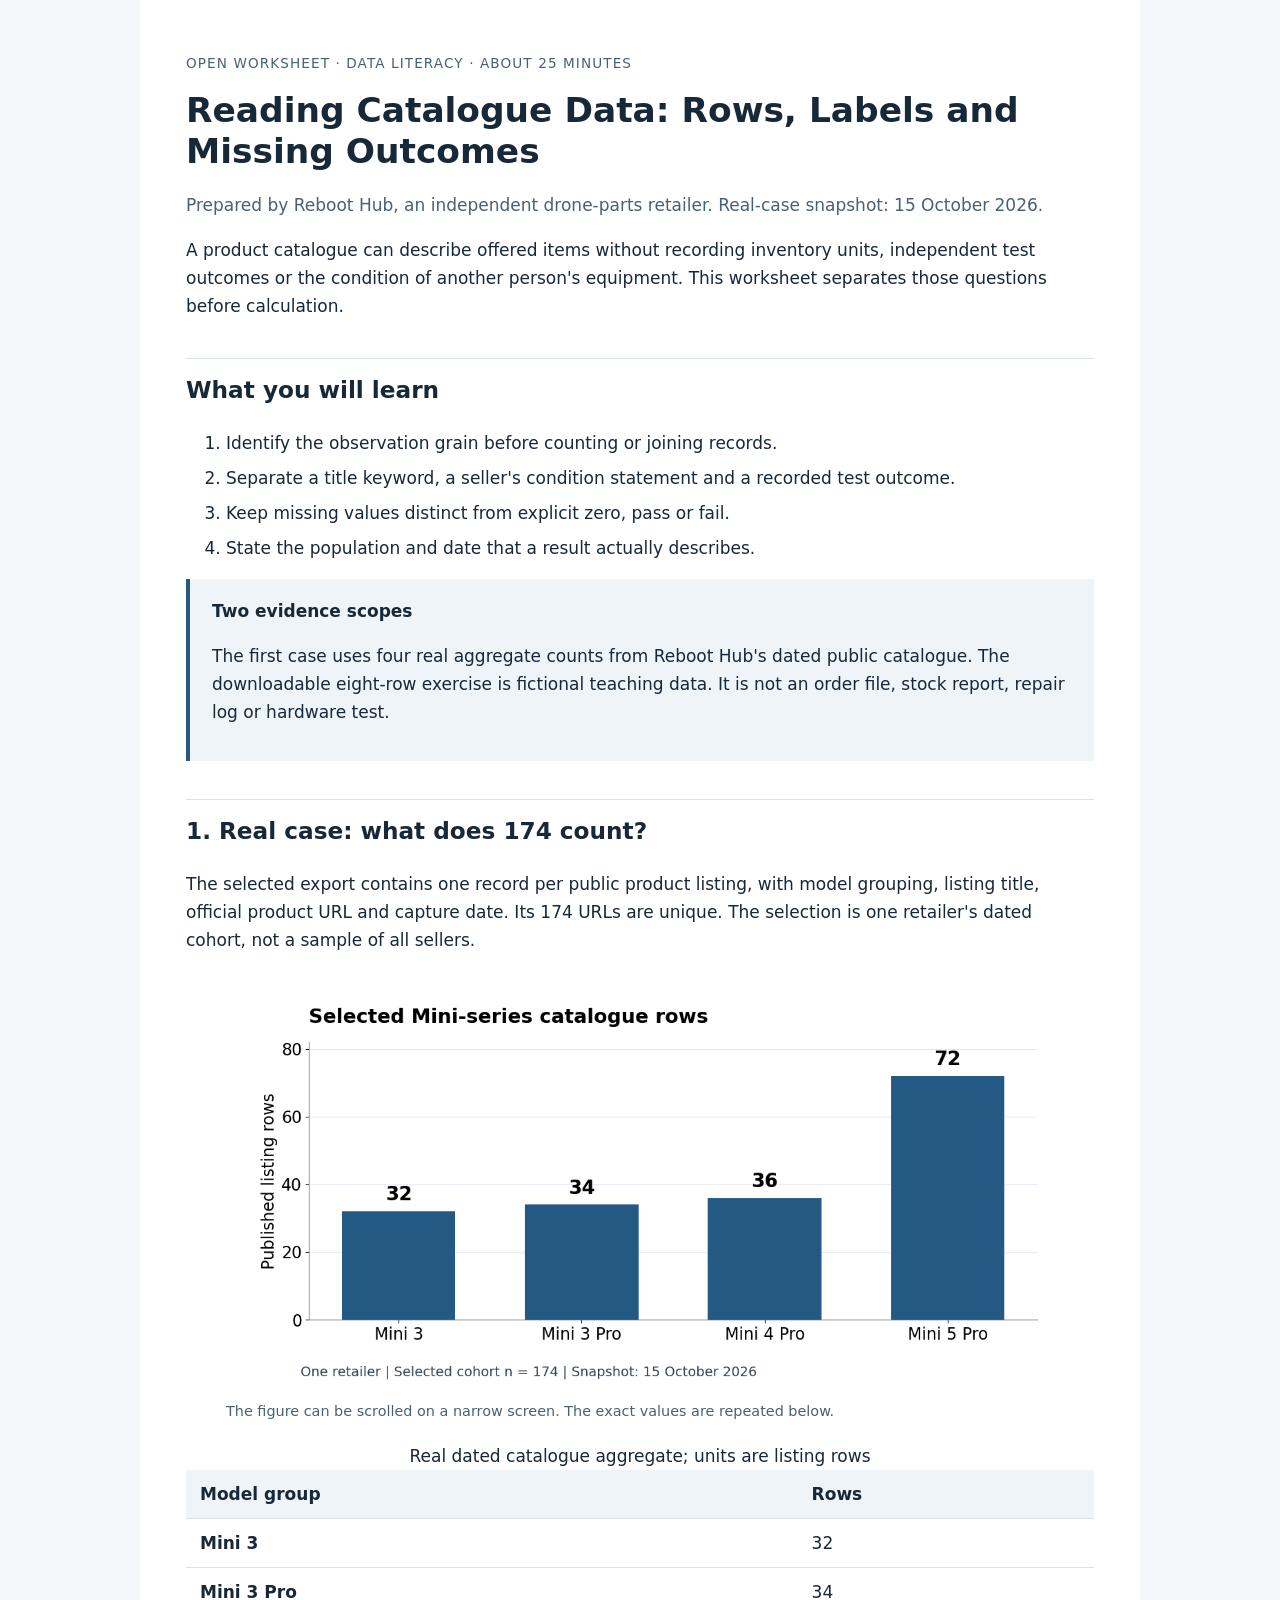
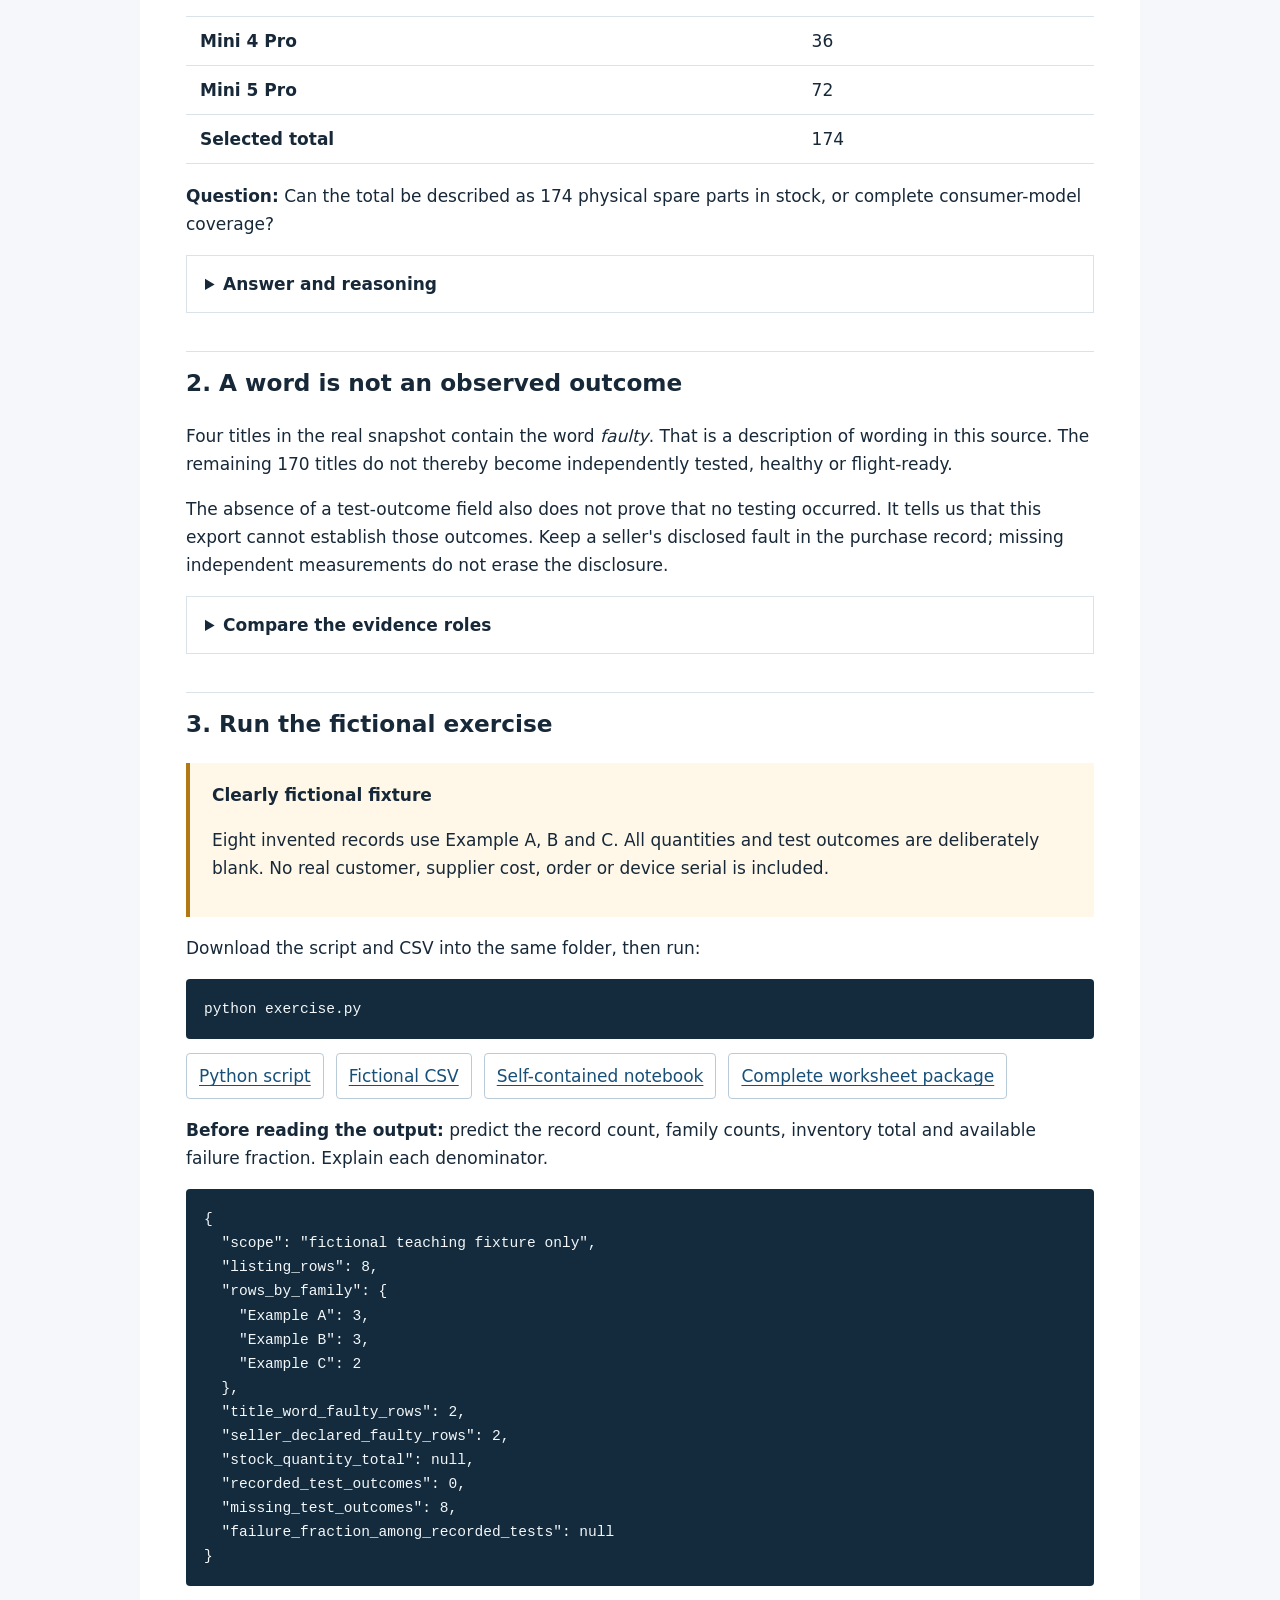
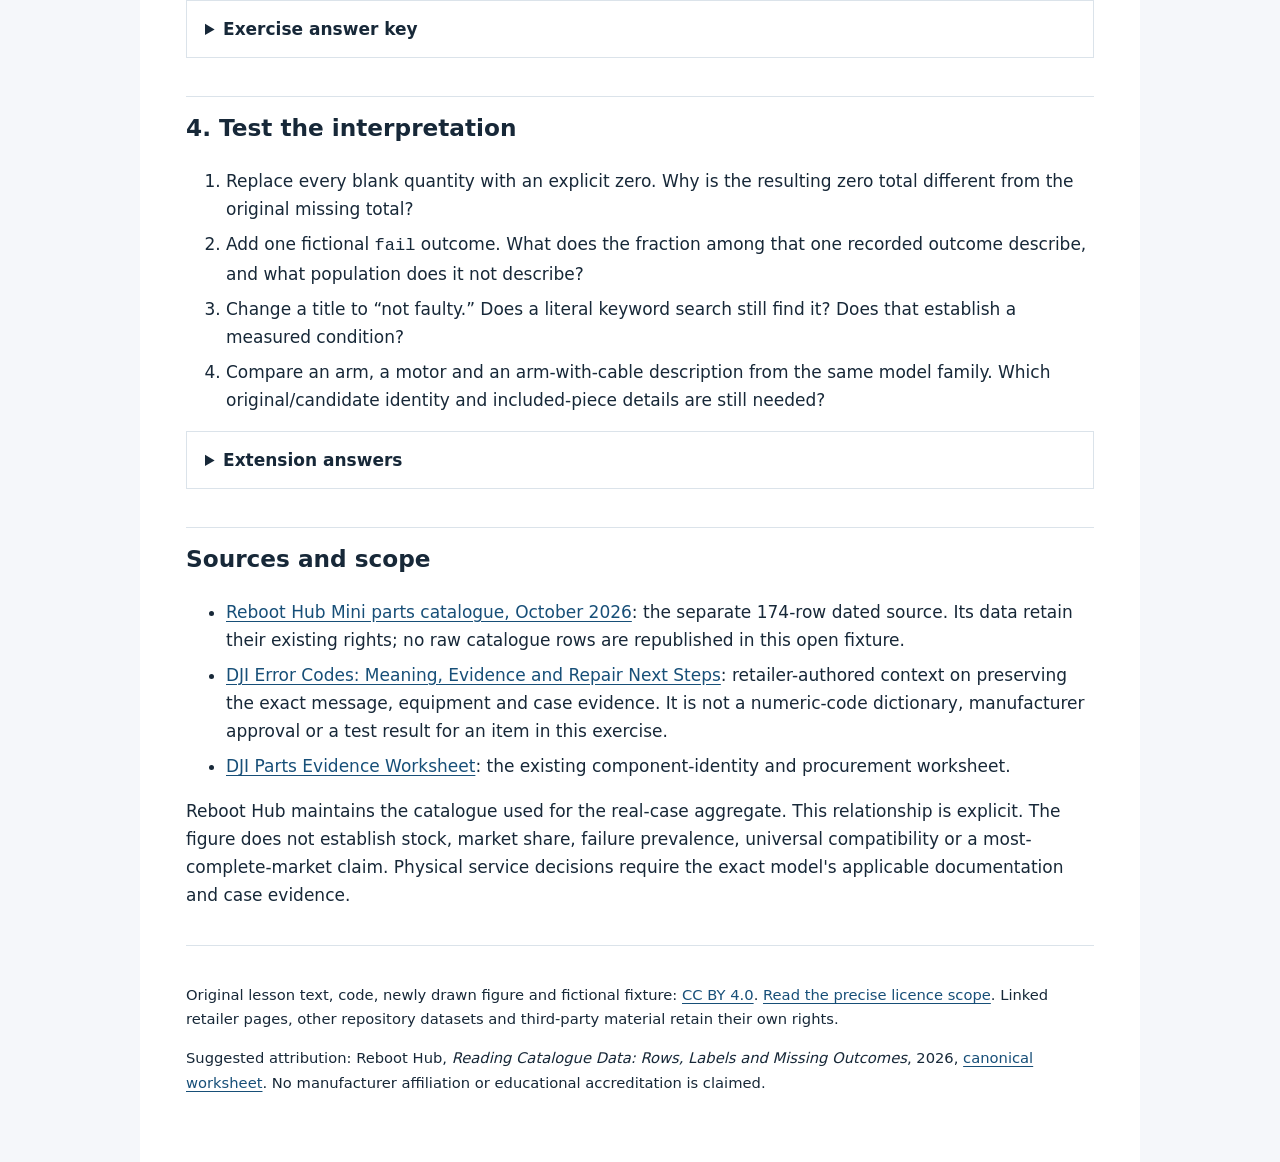
==== lessons/catalogue-evidence-lab-20261016/index.html @ 2e61ec11 "Add catalogue evidence worksheet content" ====
<!doctype html>
<html lang="en"><head><meta charset="utf-8"><meta name="viewport" content="width=device-width,initial-scale=1">
<title>Reading Catalogue Data: Rows, Labels and Missing Outcomes | Reboot Hub</title><meta name="description" content="A data-literacy worksheet with a dated catalogue aggregate, an openly licensed fictional exercise, answer key and runnable Python."><meta name="robots" content="index,follow">
<link rel="canonical" href="https://reboot-hub.github.io/dji-drone-parts-reference/lessons/catalogue-evidence-lab-20261016/"><link rel="stylesheet" href="lesson.css"><meta property="og:title" content="Reading Catalogue Data: Rows, Labels and Missing Outcomes"><meta property="og:description" content="A data-literacy worksheet with a dated catalogue aggregate, an openly licensed fictional exercise, answer key and runnable Python."><meta property="og:image" content="https://reboot-hub.github.io/dji-drone-parts-reference/lessons/catalogue-evidence-lab-20261016/catalogue-rows.png"><meta property="og:url" content="https://reboot-hub.github.io/dji-drone-parts-reference/lessons/catalogue-evidence-lab-20261016/">
<script type="application/ld+json">{"@context": "https://schema.org", "@type": "LearningResource", "@id": "https://reboot-hub.github.io/dji-drone-parts-reference/lessons/catalogue-evidence-lab-20261016/", "url": "https://reboot-hub.github.io/dji-drone-parts-reference/lessons/catalogue-evidence-lab-20261016/", "name": "Reading Catalogue Data: Rows, Labels and Missing Outcomes", "description": "A data-literacy worksheet with a dated catalogue aggregate, an openly licensed fictional exercise, answer key and runnable Python.", "license": "https://creativecommons.org/licenses/by/4.0/", "inLanguage": "en", "datePublished": "2026-10-15", "dateModified": "2026-10-15", "timeRequired": "PT25M", "creator": {"@type": "Organization", "name": "Reboot Hub", "url": "https://reboot-hub.com/"}, "isBasedOn": ["https://reboot-hub.com/blogs/support-learning/dji-drone-error-codes-technical-reference", "https://www.kaggle.com/datasets/reboothub/dji-mini-parts-catalogue-october-2026"]}</script></head>
<body><main class="page"><header><p class="eyebrow">Open worksheet · Data literacy · About 25 minutes</p><h1>Reading Catalogue Data: Rows, Labels and Missing Outcomes</h1><p class="meta">Prepared by Reboot Hub, an independent drone-parts retailer. Real-case snapshot: 15 October 2026.</p><p>A product catalogue can describe offered items without recording inventory units, independent test outcomes or the condition of another person's equipment. This worksheet separates those questions before calculation.</p></header>
<section aria-labelledby="objectives"><h2 id="objectives">What you will learn</h2><ol><li>Identify the observation grain before counting or joining records.</li><li>Separate a title keyword, a seller's condition statement and a recorded test outcome.</li><li>Keep missing values distinct from explicit zero, pass or fail.</li><li>State the population and date that a result actually describes.</li></ol><div class="panel"><strong>Two evidence scopes</strong><p>The first case uses four real aggregate counts from Reboot Hub's dated public catalogue. The downloadable eight-row exercise is fictional teaching data. It is not an order file, stock report, repair log or hardware test.</p></div></section>
<section aria-labelledby="real-case"><h2 id="real-case">1. Real case: what does 174 count?</h2><p>The selected export contains one record per public product listing, with model grouping, listing title, official product URL and capture date. Its 174 URLs are unique. The selection is one retailer's dated cohort, not a sample of all sellers.</p><figure><div class="chart"><img src="catalogue-rows.png" width="1200" height="600" alt="Selected public listing rows on 15 October 2026: Mini 3 32, Mini 3 Pro 34, Mini 4 Pro 36 and Mini 5 Pro 72; total 174"></div><figcaption>The figure can be scrolled on a narrow screen. The exact values are repeated below.</figcaption></figure><table><caption>Real dated catalogue aggregate; units are listing rows</caption><thead><tr><th scope="col">Model group</th><th scope="col">Rows</th></tr></thead><tbody><tr><th scope="row">Mini 3</th><td>32</td></tr><tr><th scope="row">Mini 3 Pro</th><td>34</td></tr><tr><th scope="row">Mini 4 Pro</th><td>36</td></tr><tr><th scope="row">Mini 5 Pro</th><td>72</td></tr><tr><th scope="row">Selected total</th><td>174</td></tr></tbody></table><p><strong>Question:</strong> Can the total be described as 174 physical spare parts in stock, or complete consumer-model coverage?</p><details><summary>Answer and reasoning</summary><p>No. A listing is a record about an offered item. The export has no inventory-quantity field, and a selected cohort has no established whole-market or complete-model denominator. State “174 selected public listing records, snapshot 15 October 2026.”</p></details></section>
<section aria-labelledby="labels"><h2 id="labels">2. A word is not an observed outcome</h2><p>Four titles in the real snapshot contain the word <em>faulty</em>. That is a description of wording in this source. The remaining 170 titles do not thereby become independently tested, healthy or flight-ready.</p><p>The absence of a test-outcome field also does not prove that no testing occurred. It tells us that this export cannot establish those outcomes. Keep a seller's disclosed fault in the purchase record; missing independent measurements do not erase the disclosure.</p><details><summary>Compare the evidence roles</summary><ul><li><strong>Title keyword:</strong> a reproducible text-search result. Negation and context can change its meaning.</li><li><strong>Declared condition:</strong> what the seller states about that item, with its scope and limitations.</li><li><strong>Recorded test outcome:</strong> a separate observation with configuration, method, date and result.</li></ul><p>A condition-word count divided by catalogue rows is not a hardware failure-rate estimate.</p></details></section>
<section aria-labelledby="exercise"><h2 id="exercise">3. Run the fictional exercise</h2><div class="panel synthetic"><strong>Clearly fictional fixture</strong><p>Eight invented records use Example A, B and C. All quantities and test outcomes are deliberately blank. No real customer, supplier cost, order or device serial is included.</p></div><p>Download the script and CSV into the same folder, then run:</p><pre><code>python exercise.py</code></pre><div class="links"><a href="exercise.py" download>Python script</a><a href="synthetic-listings.csv" download>Fictional CSV</a><a href="catalogue-evidence-lab.ipynb" download>Self-contained notebook</a><a href="worksheet-package.zip" download>Complete worksheet package</a></div><p><strong>Before reading the output:</strong> predict the record count, family counts, inventory total and available failure fraction. Explain each denominator.</p><pre><code>{
  &quot;scope&quot;: &quot;fictional teaching fixture only&quot;,
  &quot;listing_rows&quot;: 8,
  &quot;rows_by_family&quot;: {
    &quot;Example A&quot;: 3,
    &quot;Example B&quot;: 3,
    &quot;Example C&quot;: 2
  },
  &quot;title_word_faulty_rows&quot;: 2,
  &quot;seller_declared_faulty_rows&quot;: 2,
  &quot;stock_quantity_total&quot;: null,
  &quot;recorded_test_outcomes&quot;: 0,
  &quot;missing_test_outcomes&quot;: 8,
  &quot;failure_fraction_among_recorded_tests&quot;: null
}</code></pre><details><summary>Exercise answer key</summary><p>There are eight fictional records: three Example A, three Example B and two Example C. Two titles contain <em>faulty</em>, and two conditions are declared faulty. Inventory units are unavailable because quantities are missing. There are zero test outcomes recorded in this file and eight missing outcomes, so the fraction among recorded tests is unavailable, represented by <code>null</code>.</p><p>“No outcomes recorded here” differs from “no tests ever happened.” The script refuses duplicate record IDs rather than silently counting them as additional items.</p></details></section>
<section aria-labelledby="extensions"><h2 id="extensions">4. Test the interpretation</h2><ol><li>Replace every blank quantity with an explicit zero. Why is the resulting zero total different from the original missing total?</li><li>Add one fictional <code>fail</code> outcome. What does the fraction among that one recorded outcome describe, and what population does it not describe?</li><li>Change a title to “not faulty.” Does a literal keyword search still find it? Does that establish a measured condition?</li><li>Compare an arm, a motor and an arm-with-cable description from the same model family. Which original/candidate identity and included-piece details are still needed?</li></ol><details><summary>Extension answers</summary><p>Explicit zeros are recorded values; blanks are unavailable values. One fictional failure produces a fraction of 1 among one recorded outcome, not a fleet estimate. The text “not faulty” still contains the keyword, illustrating why a lexical flag is not a diagnosis. A family name does not resolve component boundary, position, revision, supplied pieces or fit; preserve those uncertainties.</p></details></section>
<section aria-labelledby="sources"><h2 id="sources">Sources and scope</h2><ul><li><a href="https://www.kaggle.com/datasets/reboothub/dji-mini-parts-catalogue-october-2026">Reboot Hub Mini parts catalogue, October 2026</a>: the separate 174-row dated source. Its data retain their existing rights; no raw catalogue rows are republished in this open fixture.</li><li><a href="https://reboot-hub.com/blogs/support-learning/dji-drone-error-codes-technical-reference">DJI Error Codes: Meaning, Evidence and Repair Next Steps</a>: retailer-authored context on preserving the exact message, equipment and case evidence. It is not a numeric-code dictionary, manufacturer approval or a test result for an item in this exercise.</li><li><a href="../../">DJI Parts Evidence Worksheet</a>: the existing component-identity and procurement worksheet.</li></ul><p>Reboot Hub maintains the catalogue used for the real-case aggregate. This relationship is explicit. The figure does not establish stock, market share, failure prevalence, universal compatibility or a most-complete-market claim. Physical service decisions require the exact model's applicable documentation and case evidence.</p></section>
<footer><p>Original lesson text, code, newly drawn figure and fictional fixture: <a href="https://creativecommons.org/licenses/by/4.0/">CC BY 4.0</a>. <a href="LICENSE.md">Read the precise licence scope</a>. Linked retailer pages, other repository datasets and third-party material retain their own rights.</p><p>Suggested attribution: Reboot Hub, <em>Reading Catalogue Data: Rows, Labels and Missing Outcomes</em>, 2026, <a href="https://reboot-hub.github.io/dji-drone-parts-reference/lessons/catalogue-evidence-lab-20261016/">canonical worksheet</a>. No manufacturer affiliation or educational accreditation is claimed.</p></footer></main></body></html>
---- lessons/catalogue-evidence-lab-20261016/lesson.css ----
*{box-sizing:border-box}body{margin:0;background:#f5f7fa;color:#172838;font:17px/1.65 system-ui,-apple-system,"Segoe UI",sans-serif}a{color:#174f78;text-underline-offset:3px}a:focus-visible,summary:focus-visible{outline:3px solid #d89c32;outline-offset:4px}.page{max-width:1000px;margin:auto;background:white;padding:38px 46px 54px}.eyebrow{font-size:.85rem;letter-spacing:.08em;text-transform:uppercase;color:#486174}h1{font-size:2.15rem;line-height:1.18;margin:16px 0 20px}h2{font-size:1.45rem;margin-top:38px;padding-top:12px;border-top:1px solid #dbe3ea}h3{font-size:1.12rem}.meta{color:#486174}.panel{padding:18px 22px;background:#eef4f8;border-left:4px solid #235983}.synthetic{background:#fff8e8;border-left-color:#b17916}.chart{overflow-x:auto;margin:22px 0 10px}.chart img{display:block;width:100%;min-width:760px;height:auto}figcaption{font-size:.9rem;color:#486174}table{border-collapse:collapse;width:100%;margin:18px 0}th,td{text-align:left;padding:10px 14px;border-bottom:1px solid #dbe3ea}thead{background:#eef4f8}pre{overflow-x:auto;background:#132b3c;color:#f3f7fa;padding:18px;border-radius:4px;font-size:.91rem}code{font-family:ui-monospace,Consolas,monospace}details{border:1px solid #dbe3ea;padding:14px 18px;margin:14px 0}summary{cursor:pointer;font-weight:650}li{margin-bottom:7px}.links{display:flex;flex-wrap:wrap;gap:12px}.links a{border:1px solid #b9cbd8;padding:8px 12px;border-radius:4px}footer{margin-top:36px;padding-top:22px;border-top:1px solid #dbe3ea;font-size:.92rem}@media(max-width:600px){.page{padding:24px 20px 40px}h1{font-size:1.75rem}body{font-size:16px}th,td{padding:8px}h2{font-size:1.3rem}}
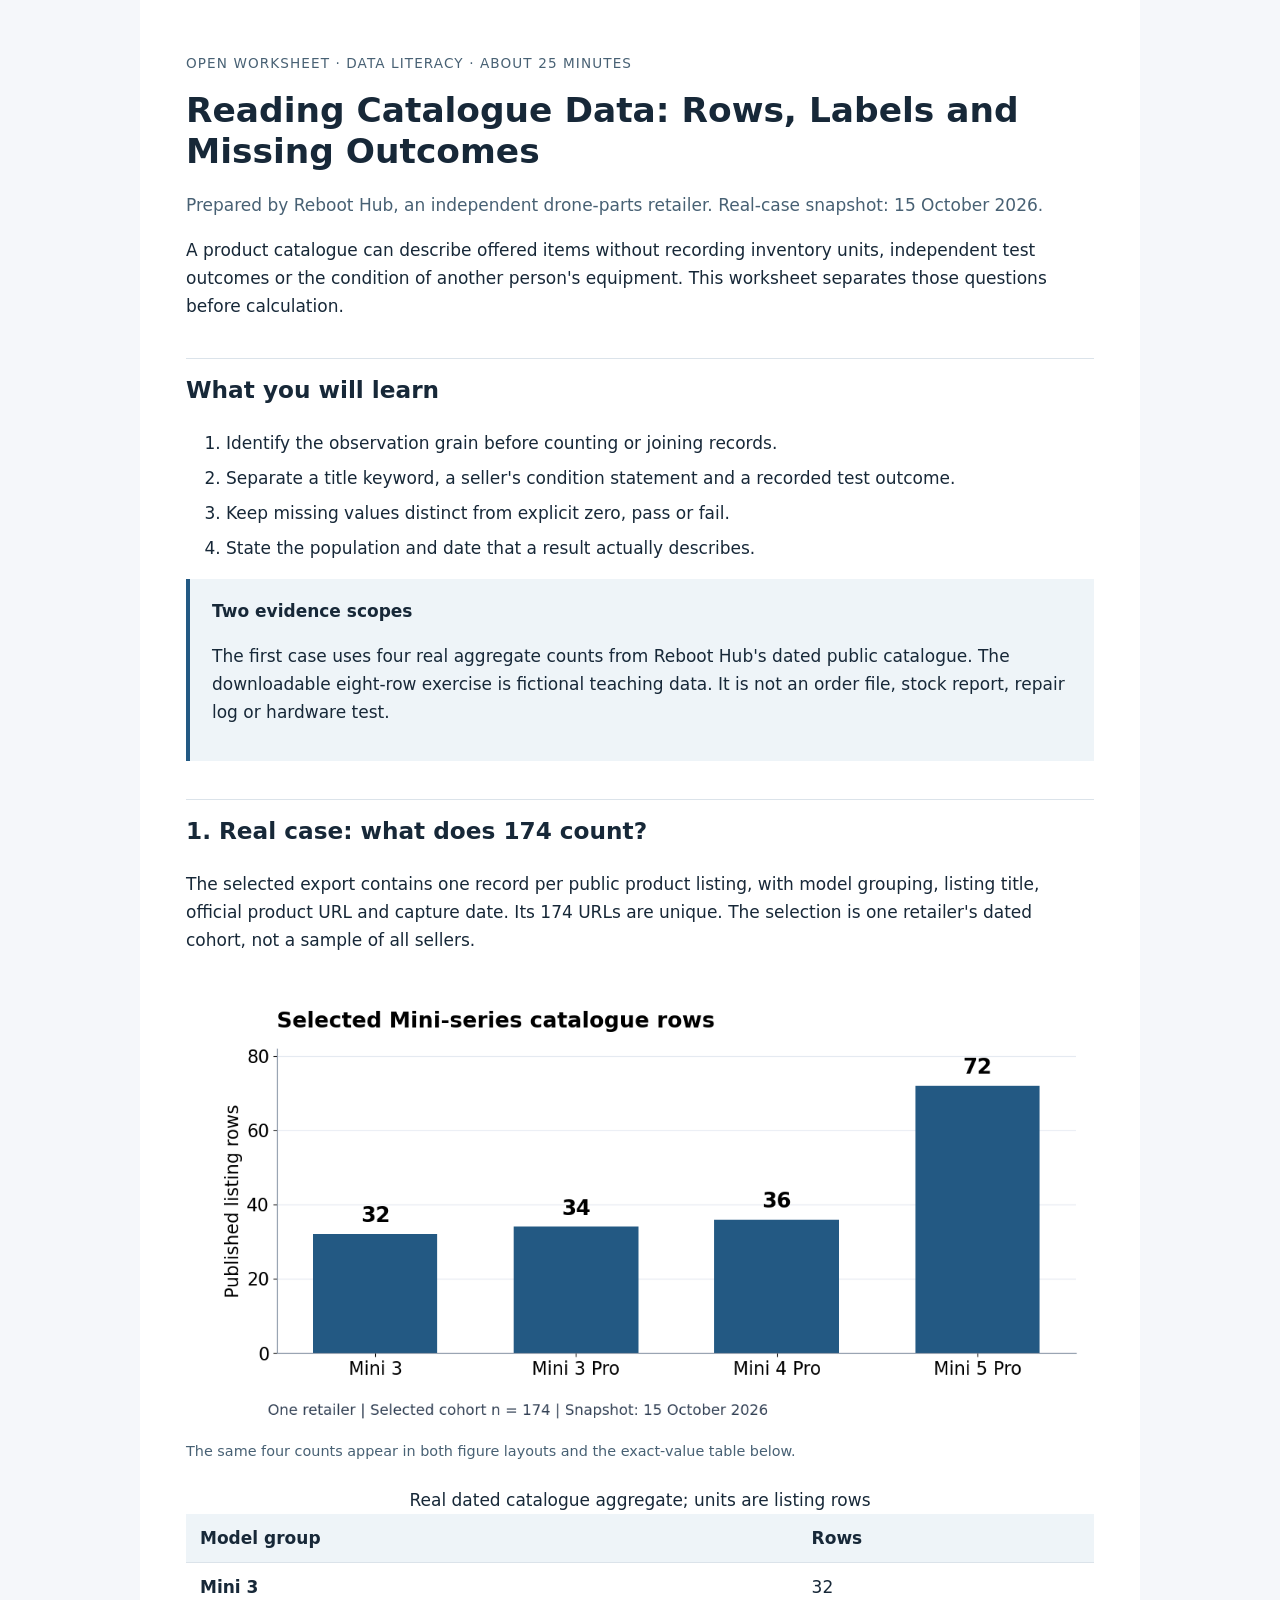
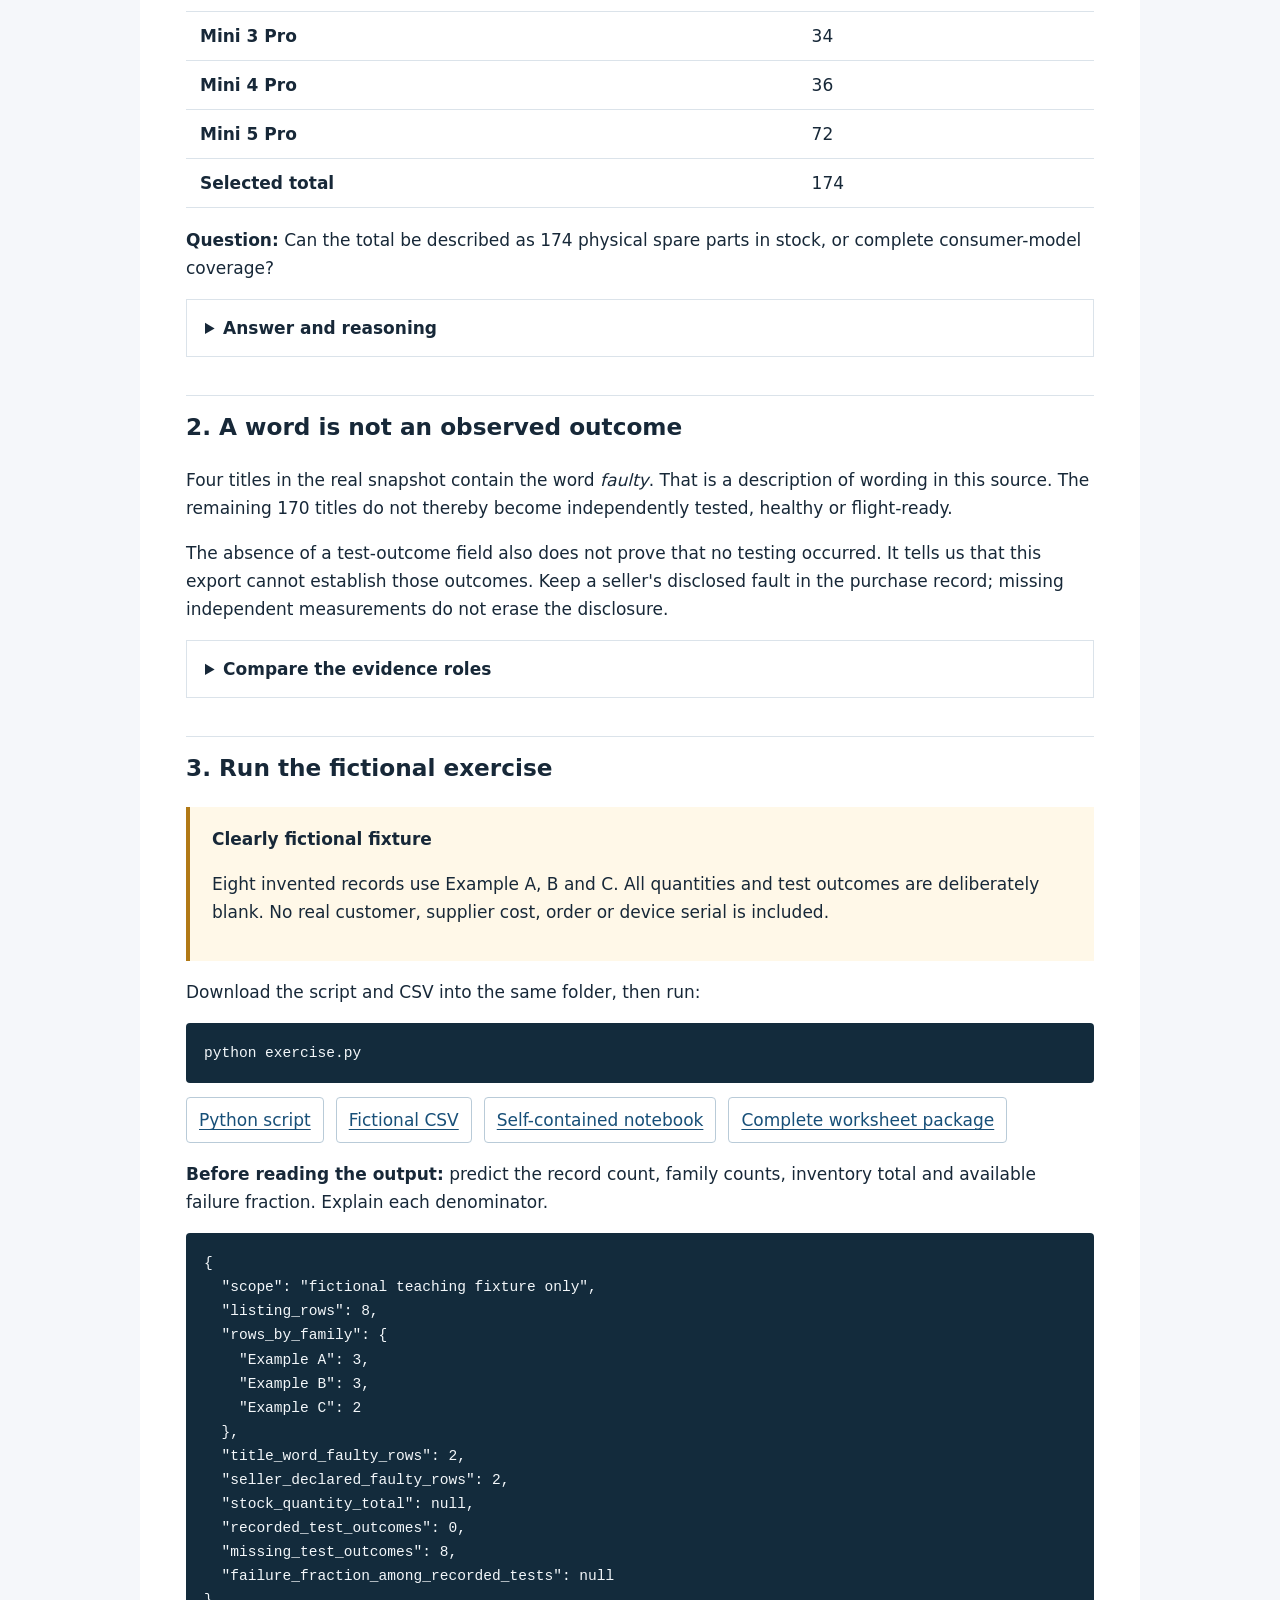
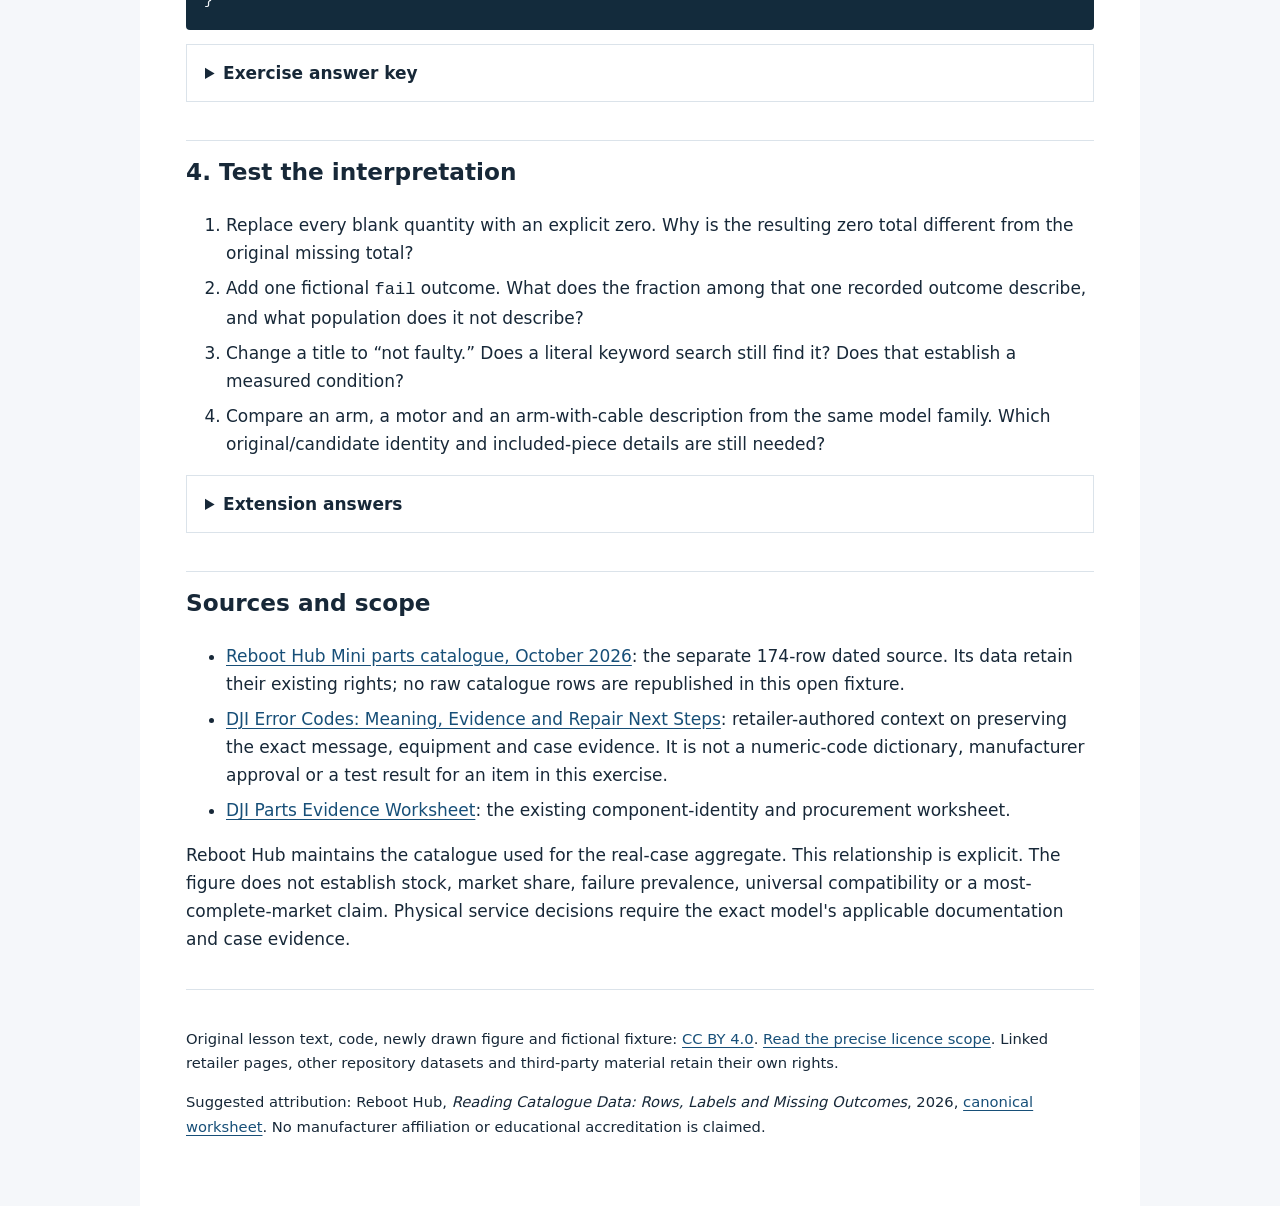
==== commit f578d1c4: "Make the catalogue worksheet figure readable on narrow screens" ====
--- a/lessons/catalogue-evidence-lab-20261016/index.html
+++ b/lessons/catalogue-evidence-lab-20261016/index.html
@@ -5,7 +5,7 @@
 <script type="application/ld+json">{"@context": "https://schema.org", "@type": "LearningResource", "@id": "https://reboot-hub.github.io/dji-drone-parts-reference/lessons/catalogue-evidence-lab-20261016/", "url": "https://reboot-hub.github.io/dji-drone-parts-reference/lessons/catalogue-evidence-lab-20261016/", "name": "Reading Catalogue Data: Rows, Labels and Missing Outcomes", "description": "A data-literacy worksheet with a dated catalogue aggregate, an openly licensed fictional exercise, answer key and runnable Python.", "license": "https://creativecommons.org/licenses/by/4.0/", "inLanguage": "en", "datePublished": "2026-10-15", "dateModified": "2026-10-15", "timeRequired": "PT25M", "creator": {"@type": "Organization", "name": "Reboot Hub", "url": "https://reboot-hub.com/"}, "isBasedOn": ["https://reboot-hub.com/blogs/support-learning/dji-drone-error-codes-technical-reference", "https://www.kaggle.com/datasets/reboothub/dji-mini-parts-catalogue-october-2026"]}</script></head>
 <body><main class="page"><header><p class="eyebrow">Open worksheet · Data literacy · About 25 minutes</p><h1>Reading Catalogue Data: Rows, Labels and Missing Outcomes</h1><p class="meta">Prepared by Reboot Hub, an independent drone-parts retailer. Real-case snapshot: 15 October 2026.</p><p>A product catalogue can describe offered items without recording inventory units, independent test outcomes or the condition of another person's equipment. This worksheet separates those questions before calculation.</p></header>
 <section aria-labelledby="objectives"><h2 id="objectives">What you will learn</h2><ol><li>Identify the observation grain before counting or joining records.</li><li>Separate a title keyword, a seller's condition statement and a recorded test outcome.</li><li>Keep missing values distinct from explicit zero, pass or fail.</li><li>State the population and date that a result actually describes.</li></ol><div class="panel"><strong>Two evidence scopes</strong><p>The first case uses four real aggregate counts from Reboot Hub's dated public catalogue. The downloadable eight-row exercise is fictional teaching data. It is not an order file, stock report, repair log or hardware test.</p></div></section>
-<section aria-labelledby="real-case"><h2 id="real-case">1. Real case: what does 174 count?</h2><p>The selected export contains one record per public product listing, with model grouping, listing title, official product URL and capture date. Its 174 URLs are unique. The selection is one retailer's dated cohort, not a sample of all sellers.</p><figure><div class="chart"><img src="catalogue-rows.png" width="1200" height="600" alt="Selected public listing rows on 15 October 2026: Mini 3 32, Mini 3 Pro 34, Mini 4 Pro 36 and Mini 5 Pro 72; total 174"></div><figcaption>The figure can be scrolled on a narrow screen. The exact values are repeated below.</figcaption></figure><table><caption>Real dated catalogue aggregate; units are listing rows</caption><thead><tr><th scope="col">Model group</th><th scope="col">Rows</th></tr></thead><tbody><tr><th scope="row">Mini 3</th><td>32</td></tr><tr><th scope="row">Mini 3 Pro</th><td>34</td></tr><tr><th scope="row">Mini 4 Pro</th><td>36</td></tr><tr><th scope="row">Mini 5 Pro</th><td>72</td></tr><tr><th scope="row">Selected total</th><td>174</td></tr></tbody></table><p><strong>Question:</strong> Can the total be described as 174 physical spare parts in stock, or complete consumer-model coverage?</p><details><summary>Answer and reasoning</summary><p>No. A listing is a record about an offered item. The export has no inventory-quantity field, and a selected cohort has no established whole-market or complete-model denominator. State “174 selected public listing records, snapshot 15 October 2026.”</p></details></section>
+<section aria-labelledby="real-case"><h2 id="real-case">1. Real case: what does 174 count?</h2><p>The selected export contains one record per public product listing, with model grouping, listing title, official product URL and capture date. Its 174 URLs are unique. The selection is one retailer's dated cohort, not a sample of all sellers.</p><figure><div class="chart"><picture><source media="(max-width:850px)" srcset="catalogue-rows-mobile.png" width="600" height="700"><img src="catalogue-rows.png" width="1200" height="600" alt="Selected public listing rows on 15 October 2026: Mini 3 32, Mini 3 Pro 34, Mini 4 Pro 36 and Mini 5 Pro 72; total 174"></picture></div><figcaption>The same four counts appear in both figure layouts and the exact-value table below.</figcaption></figure><table><caption>Real dated catalogue aggregate; units are listing rows</caption><thead><tr><th scope="col">Model group</th><th scope="col">Rows</th></tr></thead><tbody><tr><th scope="row">Mini 3</th><td>32</td></tr><tr><th scope="row">Mini 3 Pro</th><td>34</td></tr><tr><th scope="row">Mini 4 Pro</th><td>36</td></tr><tr><th scope="row">Mini 5 Pro</th><td>72</td></tr><tr><th scope="row">Selected total</th><td>174</td></tr></tbody></table><p><strong>Question:</strong> Can the total be described as 174 physical spare parts in stock, or complete consumer-model coverage?</p><details><summary>Answer and reasoning</summary><p>No. A listing is a record about an offered item. The export has no inventory-quantity field, and a selected cohort has no established whole-market or complete-model denominator. State “174 selected public listing records, snapshot 15 October 2026.”</p></details></section>
 <section aria-labelledby="labels"><h2 id="labels">2. A word is not an observed outcome</h2><p>Four titles in the real snapshot contain the word <em>faulty</em>. That is a description of wording in this source. The remaining 170 titles do not thereby become independently tested, healthy or flight-ready.</p><p>The absence of a test-outcome field also does not prove that no testing occurred. It tells us that this export cannot establish those outcomes. Keep a seller's disclosed fault in the purchase record; missing independent measurements do not erase the disclosure.</p><details><summary>Compare the evidence roles</summary><ul><li><strong>Title keyword:</strong> a reproducible text-search result. Negation and context can change its meaning.</li><li><strong>Declared condition:</strong> what the seller states about that item, with its scope and limitations.</li><li><strong>Recorded test outcome:</strong> a separate observation with configuration, method, date and result.</li></ul><p>A condition-word count divided by catalogue rows is not a hardware failure-rate estimate.</p></details></section>
 <section aria-labelledby="exercise"><h2 id="exercise">3. Run the fictional exercise</h2><div class="panel synthetic"><strong>Clearly fictional fixture</strong><p>Eight invented records use Example A, B and C. All quantities and test outcomes are deliberately blank. No real customer, supplier cost, order or device serial is included.</p></div><p>Download the script and CSV into the same folder, then run:</p><pre><code>python exercise.py</code></pre><div class="links"><a href="exercise.py" download>Python script</a><a href="synthetic-listings.csv" download>Fictional CSV</a><a href="catalogue-evidence-lab.ipynb" download>Self-contained notebook</a><a href="worksheet-package.zip" download>Complete worksheet package</a></div><p><strong>Before reading the output:</strong> predict the record count, family counts, inventory total and available failure fraction. Explain each denominator.</p><pre><code>{
   &quot;scope&quot;: &quot;fictional teaching fixture only&quot;,
--- a/lessons/catalogue-evidence-lab-20261016/lesson.css
+++ b/lessons/catalogue-evidence-lab-20261016/lesson.css
@@ -1 +1 @@
-*{box-sizing:border-box}body{margin:0;background:#f5f7fa;color:#172838;font:17px/1.65 system-ui,-apple-system,"Segoe UI",sans-serif}a{color:#174f78;text-underline-offset:3px}a:focus-visible,summary:focus-visible{outline:3px solid #d89c32;outline-offset:4px}.page{max-width:1000px;margin:auto;background:white;padding:38px 46px 54px}.eyebrow{font-size:.85rem;letter-spacing:.08em;text-transform:uppercase;color:#486174}h1{font-size:2.15rem;line-height:1.18;margin:16px 0 20px}h2{font-size:1.45rem;margin-top:38px;padding-top:12px;border-top:1px solid #dbe3ea}h3{font-size:1.12rem}.meta{color:#486174}.panel{padding:18px 22px;background:#eef4f8;border-left:4px solid #235983}.synthetic{background:#fff8e8;border-left-color:#b17916}.chart{overflow-x:auto;margin:22px 0 10px}.chart img{display:block;width:100%;min-width:760px;height:auto}figcaption{font-size:.9rem;color:#486174}table{border-collapse:collapse;width:100%;margin:18px 0}th,td{text-align:left;padding:10px 14px;border-bottom:1px solid #dbe3ea}thead{background:#eef4f8}pre{overflow-x:auto;background:#132b3c;color:#f3f7fa;padding:18px;border-radius:4px;font-size:.91rem}code{font-family:ui-monospace,Consolas,monospace}details{border:1px solid #dbe3ea;padding:14px 18px;margin:14px 0}summary{cursor:pointer;font-weight:650}li{margin-bottom:7px}.links{display:flex;flex-wrap:wrap;gap:12px}.links a{border:1px solid #b9cbd8;padding:8px 12px;border-radius:4px}footer{margin-top:36px;padding-top:22px;border-top:1px solid #dbe3ea;font-size:.92rem}@media(max-width:600px){.page{padding:24px 20px 40px}h1{font-size:1.75rem}body{font-size:16px}th,td{padding:8px}h2{font-size:1.3rem}}+*{box-sizing:border-box}body{margin:0;background:#f5f7fa;color:#172838;font:17px/1.65 system-ui,-apple-system,"Segoe UI",sans-serif}a{color:#174f78;text-underline-offset:3px}a:focus-visible,summary:focus-visible{outline:3px solid #d89c32;outline-offset:4px}.page{max-width:1000px;margin:auto;background:white;padding:38px 46px 54px}.eyebrow{font-size:.85rem;letter-spacing:.08em;text-transform:uppercase;color:#486174}h1{font-size:2.15rem;line-height:1.18;margin:16px 0 20px}h2{font-size:1.45rem;margin-top:38px;padding-top:12px;border-top:1px solid #dbe3ea}h3{font-size:1.12rem}.meta{color:#486174}.panel{padding:18px 22px;background:#eef4f8;border-left:4px solid #235983}.synthetic{background:#fff8e8;border-left-color:#b17916}.chart{overflow-x:auto;margin:22px 0 10px}.chart img{display:block;width:100%;min-width:0;height:auto}figcaption{font-size:.9rem;color:#486174}table{border-collapse:collapse;width:100%;margin:18px 0}th,td{text-align:left;padding:10px 14px;border-bottom:1px solid #dbe3ea}thead{background:#eef4f8}pre{overflow-x:auto;background:#132b3c;color:#f3f7fa;padding:18px;border-radius:4px;font-size:.91rem}code{font-family:ui-monospace,Consolas,monospace}details{border:1px solid #dbe3ea;padding:14px 18px;margin:14px 0}summary{cursor:pointer;font-weight:650}li{margin-bottom:7px}.links{display:flex;flex-wrap:wrap;gap:12px}.links a{border:1px solid #b9cbd8;padding:8px 12px;border-radius:4px}footer{margin-top:36px;padding-top:22px;border-top:1px solid #dbe3ea;font-size:.92rem}@media(max-width:600px){.page{padding:24px 20px 40px}h1{font-size:1.75rem}body{font-size:16px}th,td{padding:8px}h2{font-size:1.3rem}}figure{margin:22px 0}picture{display:block}
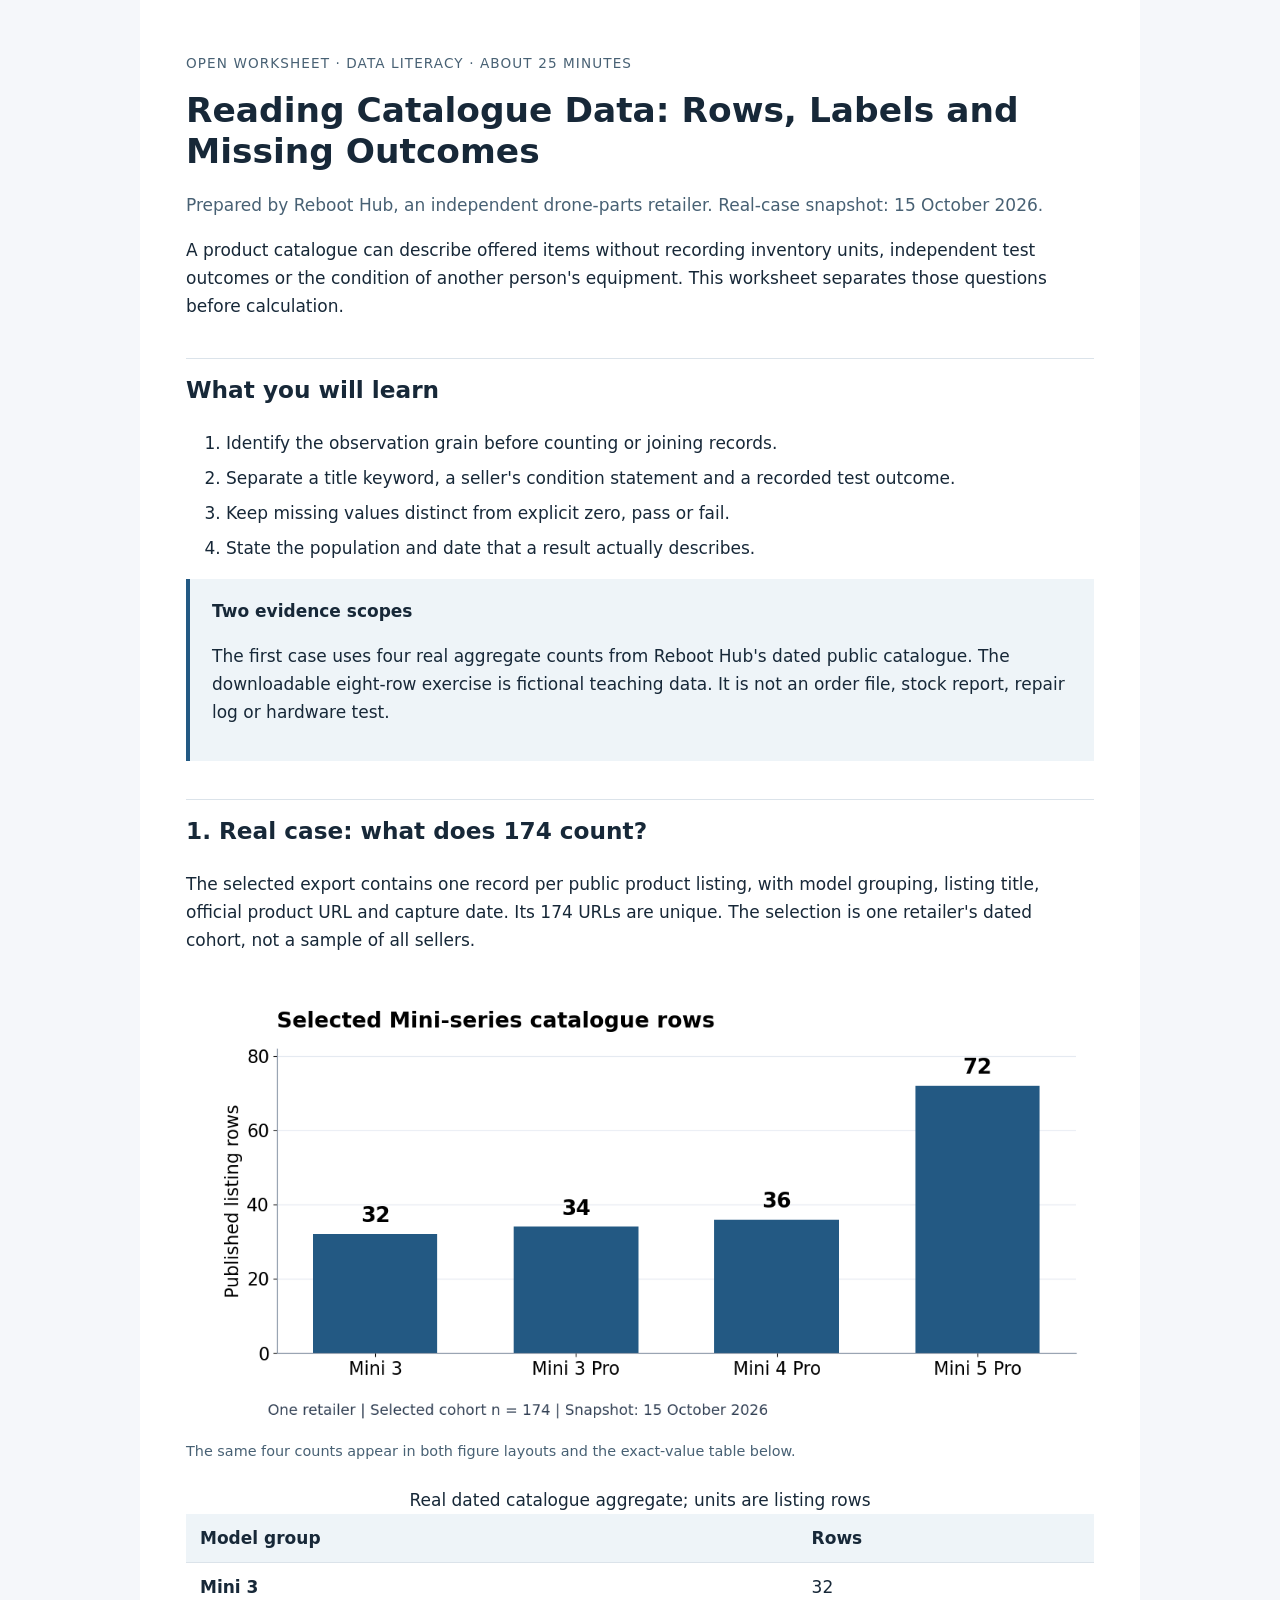
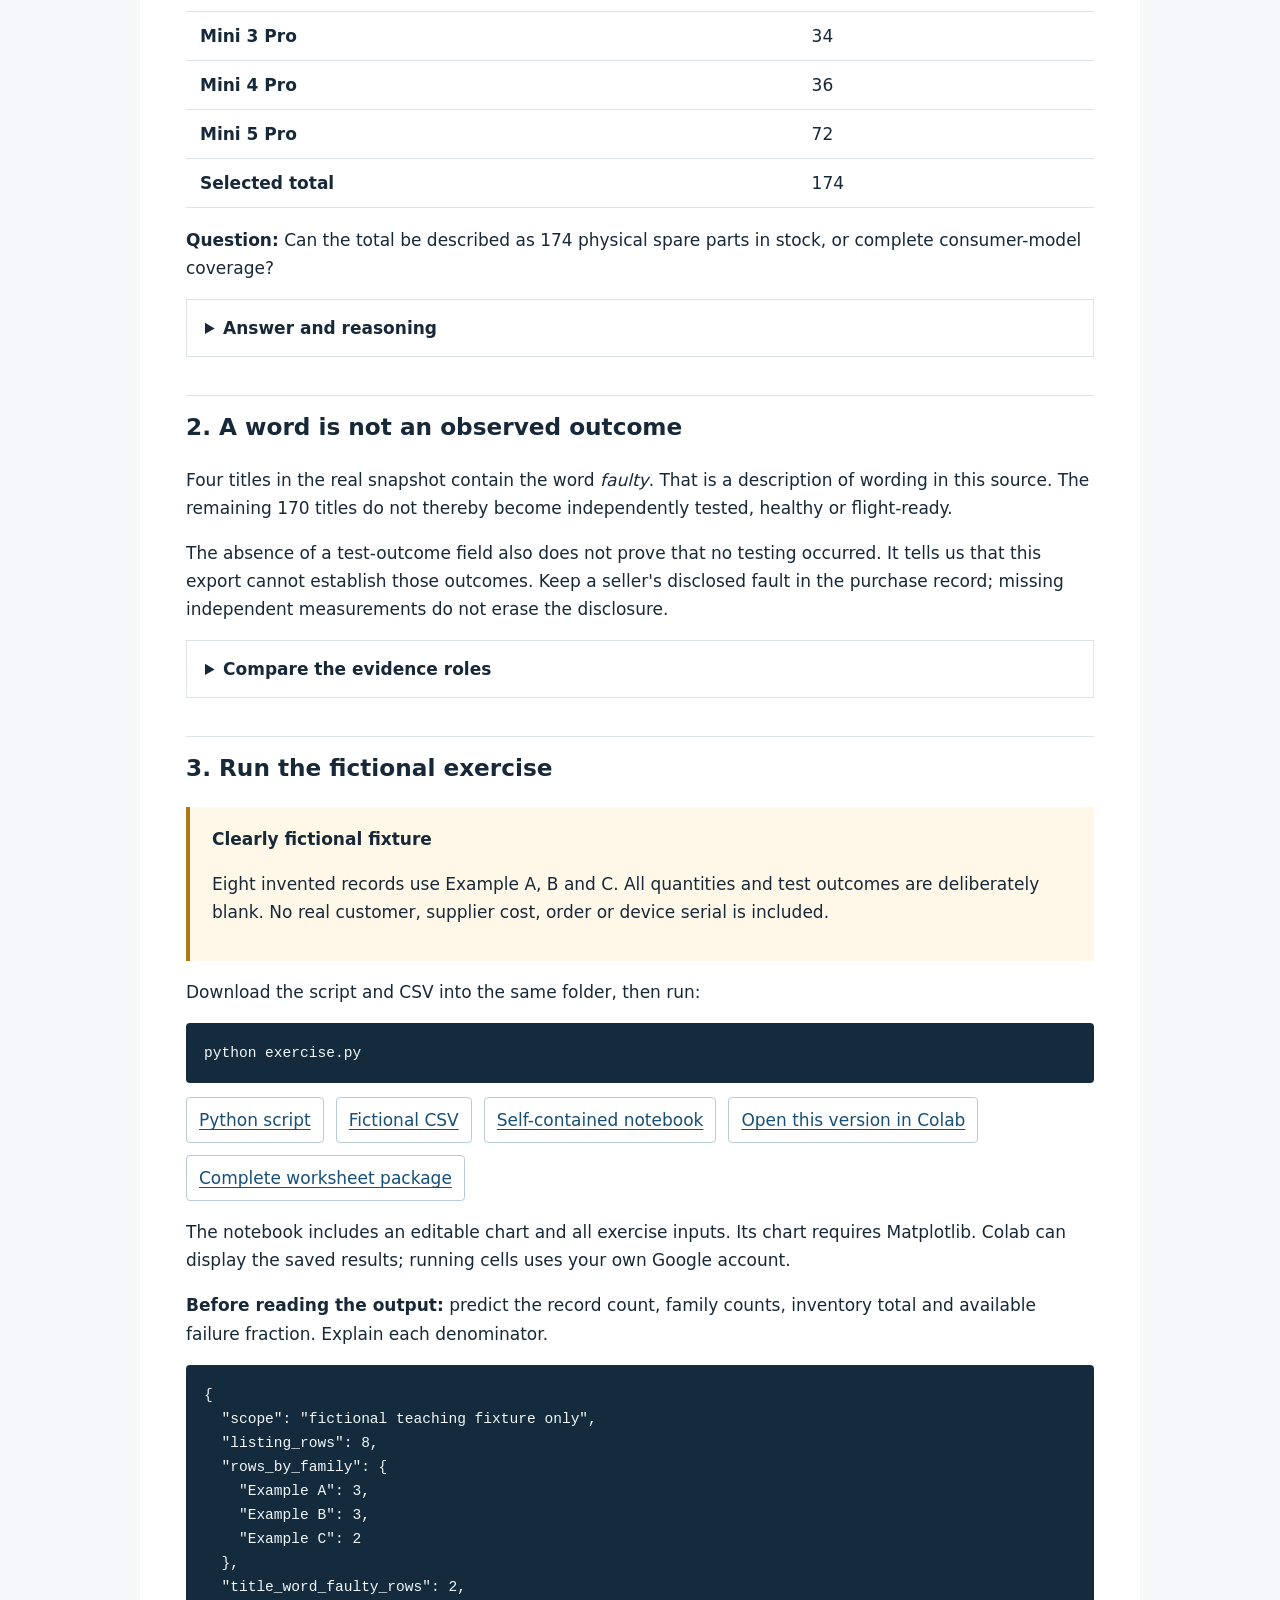
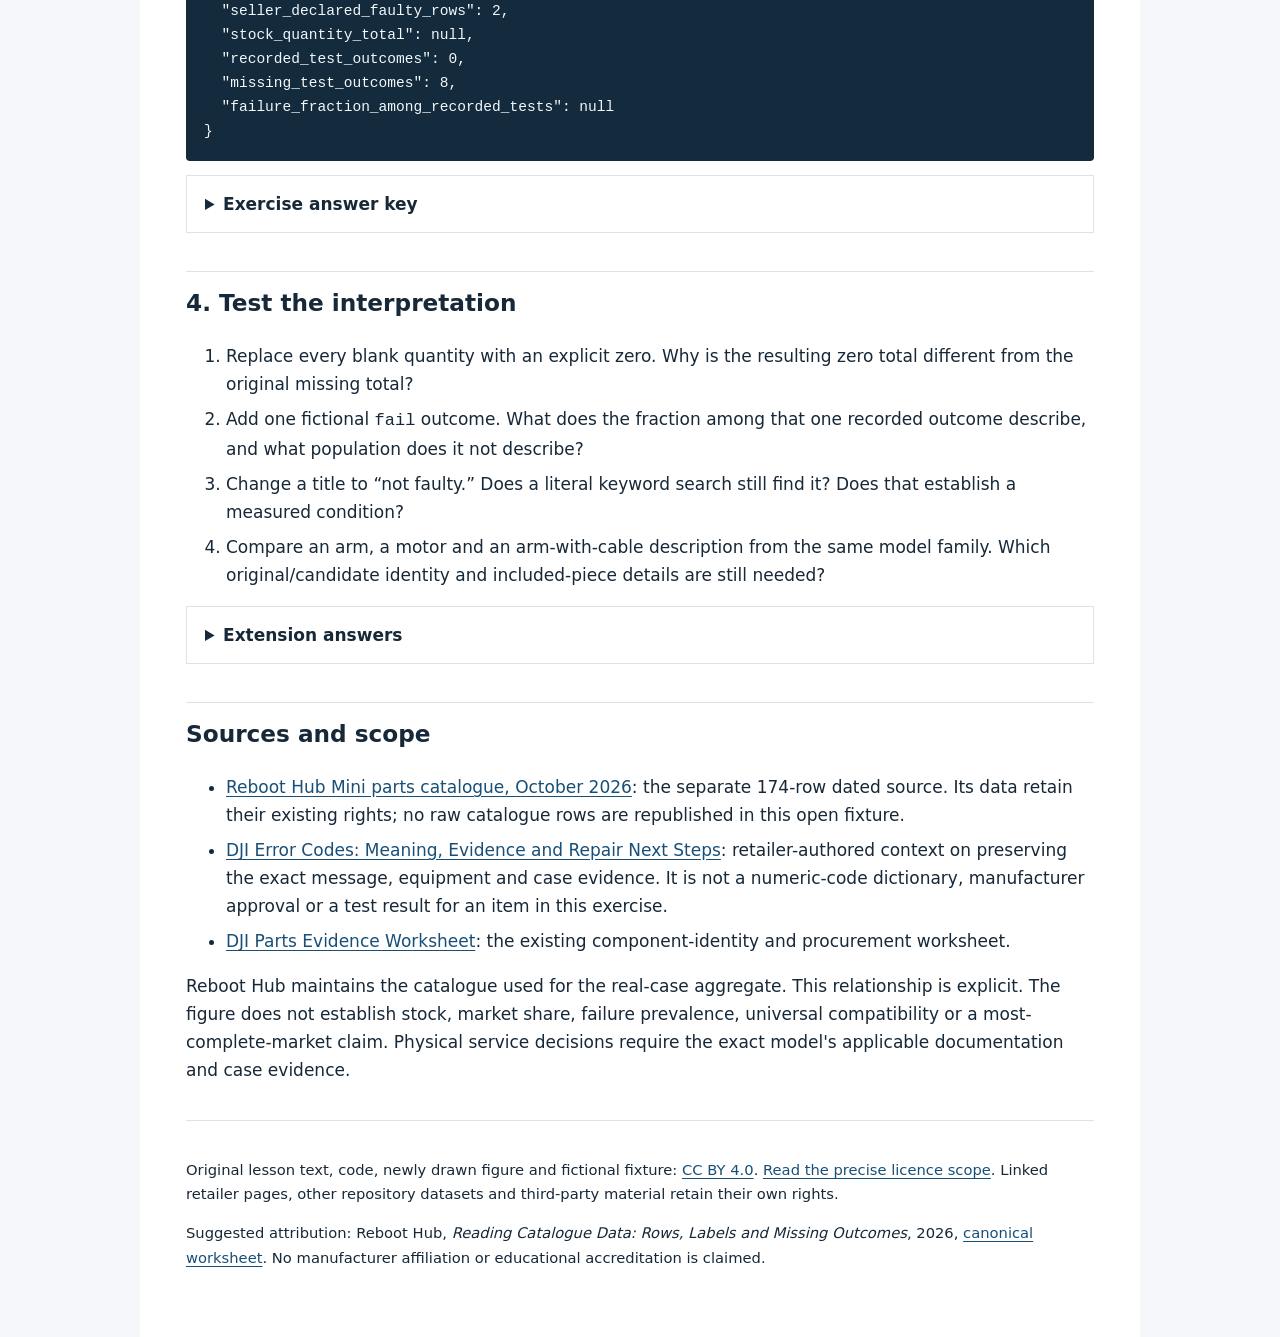
==== commit 2648241a: "Link the worksheet to its verified Colab notebook version" ====
--- a/lessons/catalogue-evidence-lab-20261016/index.html
+++ b/lessons/catalogue-evidence-lab-20261016/index.html
@@ -1,27 +1,27 @@
-<!doctype html>
-<html lang="en"><head><meta charset="utf-8"><meta name="viewport" content="width=device-width,initial-scale=1">
-<title>Reading Catalogue Data: Rows, Labels and Missing Outcomes | Reboot Hub</title><meta name="description" content="A data-literacy worksheet with a dated catalogue aggregate, an openly licensed fictional exercise, answer key and runnable Python."><meta name="robots" content="index,follow">
-<link rel="canonical" href="https://reboot-hub.github.io/dji-drone-parts-reference/lessons/catalogue-evidence-lab-20261016/"><link rel="stylesheet" href="lesson.css"><meta property="og:title" content="Reading Catalogue Data: Rows, Labels and Missing Outcomes"><meta property="og:description" content="A data-literacy worksheet with a dated catalogue aggregate, an openly licensed fictional exercise, answer key and runnable Python."><meta property="og:image" content="https://reboot-hub.github.io/dji-drone-parts-reference/lessons/catalogue-evidence-lab-20261016/catalogue-rows.png"><meta property="og:url" content="https://reboot-hub.github.io/dji-drone-parts-reference/lessons/catalogue-evidence-lab-20261016/">
-<script type="application/ld+json">{"@context": "https://schema.org", "@type": "LearningResource", "@id": "https://reboot-hub.github.io/dji-drone-parts-reference/lessons/catalogue-evidence-lab-20261016/", "url": "https://reboot-hub.github.io/dji-drone-parts-reference/lessons/catalogue-evidence-lab-20261016/", "name": "Reading Catalogue Data: Rows, Labels and Missing Outcomes", "description": "A data-literacy worksheet with a dated catalogue aggregate, an openly licensed fictional exercise, answer key and runnable Python.", "license": "https://creativecommons.org/licenses/by/4.0/", "inLanguage": "en", "datePublished": "2026-10-15", "dateModified": "2026-10-15", "timeRequired": "PT25M", "creator": {"@type": "Organization", "name": "Reboot Hub", "url": "https://reboot-hub.com/"}, "isBasedOn": ["https://reboot-hub.com/blogs/support-learning/dji-drone-error-codes-technical-reference", "https://www.kaggle.com/datasets/reboothub/dji-mini-parts-catalogue-october-2026"]}</script></head>
-<body><main class="page"><header><p class="eyebrow">Open worksheet · Data literacy · About 25 minutes</p><h1>Reading Catalogue Data: Rows, Labels and Missing Outcomes</h1><p class="meta">Prepared by Reboot Hub, an independent drone-parts retailer. Real-case snapshot: 15 October 2026.</p><p>A product catalogue can describe offered items without recording inventory units, independent test outcomes or the condition of another person's equipment. This worksheet separates those questions before calculation.</p></header>
-<section aria-labelledby="objectives"><h2 id="objectives">What you will learn</h2><ol><li>Identify the observation grain before counting or joining records.</li><li>Separate a title keyword, a seller's condition statement and a recorded test outcome.</li><li>Keep missing values distinct from explicit zero, pass or fail.</li><li>State the population and date that a result actually describes.</li></ol><div class="panel"><strong>Two evidence scopes</strong><p>The first case uses four real aggregate counts from Reboot Hub's dated public catalogue. The downloadable eight-row exercise is fictional teaching data. It is not an order file, stock report, repair log or hardware test.</p></div></section>
-<section aria-labelledby="real-case"><h2 id="real-case">1. Real case: what does 174 count?</h2><p>The selected export contains one record per public product listing, with model grouping, listing title, official product URL and capture date. Its 174 URLs are unique. The selection is one retailer's dated cohort, not a sample of all sellers.</p><figure><div class="chart"><picture><source media="(max-width:850px)" srcset="catalogue-rows-mobile.png" width="600" height="700"><img src="catalogue-rows.png" width="1200" height="600" alt="Selected public listing rows on 15 October 2026: Mini 3 32, Mini 3 Pro 34, Mini 4 Pro 36 and Mini 5 Pro 72; total 174"></picture></div><figcaption>The same four counts appear in both figure layouts and the exact-value table below.</figcaption></figure><table><caption>Real dated catalogue aggregate; units are listing rows</caption><thead><tr><th scope="col">Model group</th><th scope="col">Rows</th></tr></thead><tbody><tr><th scope="row">Mini 3</th><td>32</td></tr><tr><th scope="row">Mini 3 Pro</th><td>34</td></tr><tr><th scope="row">Mini 4 Pro</th><td>36</td></tr><tr><th scope="row">Mini 5 Pro</th><td>72</td></tr><tr><th scope="row">Selected total</th><td>174</td></tr></tbody></table><p><strong>Question:</strong> Can the total be described as 174 physical spare parts in stock, or complete consumer-model coverage?</p><details><summary>Answer and reasoning</summary><p>No. A listing is a record about an offered item. The export has no inventory-quantity field, and a selected cohort has no established whole-market or complete-model denominator. State “174 selected public listing records, snapshot 15 October 2026.”</p></details></section>
-<section aria-labelledby="labels"><h2 id="labels">2. A word is not an observed outcome</h2><p>Four titles in the real snapshot contain the word <em>faulty</em>. That is a description of wording in this source. The remaining 170 titles do not thereby become independently tested, healthy or flight-ready.</p><p>The absence of a test-outcome field also does not prove that no testing occurred. It tells us that this export cannot establish those outcomes. Keep a seller's disclosed fault in the purchase record; missing independent measurements do not erase the disclosure.</p><details><summary>Compare the evidence roles</summary><ul><li><strong>Title keyword:</strong> a reproducible text-search result. Negation and context can change its meaning.</li><li><strong>Declared condition:</strong> what the seller states about that item, with its scope and limitations.</li><li><strong>Recorded test outcome:</strong> a separate observation with configuration, method, date and result.</li></ul><p>A condition-word count divided by catalogue rows is not a hardware failure-rate estimate.</p></details></section>
-<section aria-labelledby="exercise"><h2 id="exercise">3. Run the fictional exercise</h2><div class="panel synthetic"><strong>Clearly fictional fixture</strong><p>Eight invented records use Example A, B and C. All quantities and test outcomes are deliberately blank. No real customer, supplier cost, order or device serial is included.</p></div><p>Download the script and CSV into the same folder, then run:</p><pre><code>python exercise.py</code></pre><div class="links"><a href="exercise.py" download>Python script</a><a href="synthetic-listings.csv" download>Fictional CSV</a><a href="catalogue-evidence-lab.ipynb" download>Self-contained notebook</a><a href="worksheet-package.zip" download>Complete worksheet package</a></div><p><strong>Before reading the output:</strong> predict the record count, family counts, inventory total and available failure fraction. Explain each denominator.</p><pre><code>{
-  &quot;scope&quot;: &quot;fictional teaching fixture only&quot;,
-  &quot;listing_rows&quot;: 8,
-  &quot;rows_by_family&quot;: {
-    &quot;Example A&quot;: 3,
-    &quot;Example B&quot;: 3,
-    &quot;Example C&quot;: 2
-  },
-  &quot;title_word_faulty_rows&quot;: 2,
-  &quot;seller_declared_faulty_rows&quot;: 2,
-  &quot;stock_quantity_total&quot;: null,
-  &quot;recorded_test_outcomes&quot;: 0,
-  &quot;missing_test_outcomes&quot;: 8,
-  &quot;failure_fraction_among_recorded_tests&quot;: null
-}</code></pre><details><summary>Exercise answer key</summary><p>There are eight fictional records: three Example A, three Example B and two Example C. Two titles contain <em>faulty</em>, and two conditions are declared faulty. Inventory units are unavailable because quantities are missing. There are zero test outcomes recorded in this file and eight missing outcomes, so the fraction among recorded tests is unavailable, represented by <code>null</code>.</p><p>“No outcomes recorded here” differs from “no tests ever happened.” The script refuses duplicate record IDs rather than silently counting them as additional items.</p></details></section>
-<section aria-labelledby="extensions"><h2 id="extensions">4. Test the interpretation</h2><ol><li>Replace every blank quantity with an explicit zero. Why is the resulting zero total different from the original missing total?</li><li>Add one fictional <code>fail</code> outcome. What does the fraction among that one recorded outcome describe, and what population does it not describe?</li><li>Change a title to “not faulty.” Does a literal keyword search still find it? Does that establish a measured condition?</li><li>Compare an arm, a motor and an arm-with-cable description from the same model family. Which original/candidate identity and included-piece details are still needed?</li></ol><details><summary>Extension answers</summary><p>Explicit zeros are recorded values; blanks are unavailable values. One fictional failure produces a fraction of 1 among one recorded outcome, not a fleet estimate. The text “not faulty” still contains the keyword, illustrating why a lexical flag is not a diagnosis. A family name does not resolve component boundary, position, revision, supplied pieces or fit; preserve those uncertainties.</p></details></section>
-<section aria-labelledby="sources"><h2 id="sources">Sources and scope</h2><ul><li><a href="https://www.kaggle.com/datasets/reboothub/dji-mini-parts-catalogue-october-2026">Reboot Hub Mini parts catalogue, October 2026</a>: the separate 174-row dated source. Its data retain their existing rights; no raw catalogue rows are republished in this open fixture.</li><li><a href="https://reboot-hub.com/blogs/support-learning/dji-drone-error-codes-technical-reference">DJI Error Codes: Meaning, Evidence and Repair Next Steps</a>: retailer-authored context on preserving the exact message, equipment and case evidence. It is not a numeric-code dictionary, manufacturer approval or a test result for an item in this exercise.</li><li><a href="../../">DJI Parts Evidence Worksheet</a>: the existing component-identity and procurement worksheet.</li></ul><p>Reboot Hub maintains the catalogue used for the real-case aggregate. This relationship is explicit. The figure does not establish stock, market share, failure prevalence, universal compatibility or a most-complete-market claim. Physical service decisions require the exact model's applicable documentation and case evidence.</p></section>
+<!doctype html>
+<html lang="en"><head><meta charset="utf-8"><meta name="viewport" content="width=device-width,initial-scale=1">
+<title>Reading Catalogue Data: Rows, Labels and Missing Outcomes | Reboot Hub</title><meta name="description" content="A data-literacy worksheet with a dated catalogue aggregate, an openly licensed fictional exercise, answer key and runnable Python."><meta name="robots" content="index,follow">
+<link rel="canonical" href="https://reboot-hub.github.io/dji-drone-parts-reference/lessons/catalogue-evidence-lab-20261016/"><link rel="stylesheet" href="lesson.css"><meta property="og:title" content="Reading Catalogue Data: Rows, Labels and Missing Outcomes"><meta property="og:description" content="A data-literacy worksheet with a dated catalogue aggregate, an openly licensed fictional exercise, answer key and runnable Python."><meta property="og:image" content="https://reboot-hub.github.io/dji-drone-parts-reference/lessons/catalogue-evidence-lab-20261016/catalogue-rows.png"><meta property="og:url" content="https://reboot-hub.github.io/dji-drone-parts-reference/lessons/catalogue-evidence-lab-20261016/">
+<script type="application/ld+json">{"@context": "https://schema.org", "@type": "LearningResource", "@id": "https://reboot-hub.github.io/dji-drone-parts-reference/lessons/catalogue-evidence-lab-20261016/", "url": "https://reboot-hub.github.io/dji-drone-parts-reference/lessons/catalogue-evidence-lab-20261016/", "name": "Reading Catalogue Data: Rows, Labels and Missing Outcomes", "description": "A data-literacy worksheet with a dated catalogue aggregate, an openly licensed fictional exercise, answer key and runnable Python.", "license": "https://creativecommons.org/licenses/by/4.0/", "inLanguage": "en", "datePublished": "2026-10-15", "dateModified": "2026-10-16", "timeRequired": "PT25M", "creator": {"@type": "Organization", "name": "Reboot Hub", "url": "https://reboot-hub.com/"}, "isBasedOn": ["https://reboot-hub.com/blogs/support-learning/dji-drone-error-codes-technical-reference", "https://www.kaggle.com/datasets/reboothub/dji-mini-parts-catalogue-october-2026"]}</script></head>
+<body><main class="page"><header><p class="eyebrow">Open worksheet · Data literacy · About 25 minutes</p><h1>Reading Catalogue Data: Rows, Labels and Missing Outcomes</h1><p class="meta">Prepared by Reboot Hub, an independent drone-parts retailer. Real-case snapshot: 15 October 2026.</p><p>A product catalogue can describe offered items without recording inventory units, independent test outcomes or the condition of another person's equipment. This worksheet separates those questions before calculation.</p></header>
+<section aria-labelledby="objectives"><h2 id="objectives">What you will learn</h2><ol><li>Identify the observation grain before counting or joining records.</li><li>Separate a title keyword, a seller's condition statement and a recorded test outcome.</li><li>Keep missing values distinct from explicit zero, pass or fail.</li><li>State the population and date that a result actually describes.</li></ol><div class="panel"><strong>Two evidence scopes</strong><p>The first case uses four real aggregate counts from Reboot Hub's dated public catalogue. The downloadable eight-row exercise is fictional teaching data. It is not an order file, stock report, repair log or hardware test.</p></div></section>
+<section aria-labelledby="real-case"><h2 id="real-case">1. Real case: what does 174 count?</h2><p>The selected export contains one record per public product listing, with model grouping, listing title, official product URL and capture date. Its 174 URLs are unique. The selection is one retailer's dated cohort, not a sample of all sellers.</p><figure><div class="chart"><picture><source media="(max-width:850px)" srcset="catalogue-rows-mobile.png" width="600" height="700"><img src="catalogue-rows.png" width="1200" height="600" alt="Selected public listing rows on 15 October 2026: Mini 3 32, Mini 3 Pro 34, Mini 4 Pro 36 and Mini 5 Pro 72; total 174"></picture></div><figcaption>The same four counts appear in both figure layouts and the exact-value table below.</figcaption></figure><table><caption>Real dated catalogue aggregate; units are listing rows</caption><thead><tr><th scope="col">Model group</th><th scope="col">Rows</th></tr></thead><tbody><tr><th scope="row">Mini 3</th><td>32</td></tr><tr><th scope="row">Mini 3 Pro</th><td>34</td></tr><tr><th scope="row">Mini 4 Pro</th><td>36</td></tr><tr><th scope="row">Mini 5 Pro</th><td>72</td></tr><tr><th scope="row">Selected total</th><td>174</td></tr></tbody></table><p><strong>Question:</strong> Can the total be described as 174 physical spare parts in stock, or complete consumer-model coverage?</p><details><summary>Answer and reasoning</summary><p>No. A listing is a record about an offered item. The export has no inventory-quantity field, and a selected cohort has no established whole-market or complete-model denominator. State “174 selected public listing records, snapshot 15 October 2026.”</p></details></section>
+<section aria-labelledby="labels"><h2 id="labels">2. A word is not an observed outcome</h2><p>Four titles in the real snapshot contain the word <em>faulty</em>. That is a description of wording in this source. The remaining 170 titles do not thereby become independently tested, healthy or flight-ready.</p><p>The absence of a test-outcome field also does not prove that no testing occurred. It tells us that this export cannot establish those outcomes. Keep a seller's disclosed fault in the purchase record; missing independent measurements do not erase the disclosure.</p><details><summary>Compare the evidence roles</summary><ul><li><strong>Title keyword:</strong> a reproducible text-search result. Negation and context can change its meaning.</li><li><strong>Declared condition:</strong> what the seller states about that item, with its scope and limitations.</li><li><strong>Recorded test outcome:</strong> a separate observation with configuration, method, date and result.</li></ul><p>A condition-word count divided by catalogue rows is not a hardware failure-rate estimate.</p></details></section>
+<section aria-labelledby="exercise"><h2 id="exercise">3. Run the fictional exercise</h2><div class="panel synthetic"><strong>Clearly fictional fixture</strong><p>Eight invented records use Example A, B and C. All quantities and test outcomes are deliberately blank. No real customer, supplier cost, order or device serial is included.</p></div><p>Download the script and CSV into the same folder, then run:</p><pre><code>python exercise.py</code></pre><div class="links"><a href="exercise.py" download>Python script</a><a href="synthetic-listings.csv" download>Fictional CSV</a><a href="catalogue-evidence-lab.ipynb" download>Self-contained notebook</a><a href="https://colab.research.google.com/github/Reboot-Hub/dji-drone-parts-reference/blob/0277f5f1b94e73c6e320601c33bcc52747d3e181/lessons/catalogue-evidence-lab-20261016/catalogue-evidence-lab.ipynb" target="_blank" rel="noopener">Open this version in Colab</a><a href="worksheet-package.zip" download>Complete worksheet package</a></div><p>The notebook includes an editable chart and all exercise inputs. Its chart requires Matplotlib. Colab can display the saved results; running cells uses your own Google account.</p><p><strong>Before reading the output:</strong> predict the record count, family counts, inventory total and available failure fraction. Explain each denominator.</p><pre><code>{
+  &quot;scope&quot;: &quot;fictional teaching fixture only&quot;,
+  &quot;listing_rows&quot;: 8,
+  &quot;rows_by_family&quot;: {
+    &quot;Example A&quot;: 3,
+    &quot;Example B&quot;: 3,
+    &quot;Example C&quot;: 2
+  },
+  &quot;title_word_faulty_rows&quot;: 2,
+  &quot;seller_declared_faulty_rows&quot;: 2,
+  &quot;stock_quantity_total&quot;: null,
+  &quot;recorded_test_outcomes&quot;: 0,
+  &quot;missing_test_outcomes&quot;: 8,
+  &quot;failure_fraction_among_recorded_tests&quot;: null
+}</code></pre><details><summary>Exercise answer key</summary><p>There are eight fictional records: three Example A, three Example B and two Example C. Two titles contain <em>faulty</em>, and two conditions are declared faulty. Inventory units are unavailable because quantities are missing. There are zero test outcomes recorded in this file and eight missing outcomes, so the fraction among recorded tests is unavailable, represented by <code>null</code>.</p><p>“No outcomes recorded here” differs from “no tests ever happened.” The script refuses duplicate record IDs rather than silently counting them as additional items.</p></details></section>
+<section aria-labelledby="extensions"><h2 id="extensions">4. Test the interpretation</h2><ol><li>Replace every blank quantity with an explicit zero. Why is the resulting zero total different from the original missing total?</li><li>Add one fictional <code>fail</code> outcome. What does the fraction among that one recorded outcome describe, and what population does it not describe?</li><li>Change a title to “not faulty.” Does a literal keyword search still find it? Does that establish a measured condition?</li><li>Compare an arm, a motor and an arm-with-cable description from the same model family. Which original/candidate identity and included-piece details are still needed?</li></ol><details><summary>Extension answers</summary><p>Explicit zeros are recorded values; blanks are unavailable values. One fictional failure produces a fraction of 1 among one recorded outcome, not a fleet estimate. The text “not faulty” still contains the keyword, illustrating why a lexical flag is not a diagnosis. A family name does not resolve component boundary, position, revision, supplied pieces or fit; preserve those uncertainties.</p></details></section>
+<section aria-labelledby="sources"><h2 id="sources">Sources and scope</h2><ul><li><a href="https://www.kaggle.com/datasets/reboothub/dji-mini-parts-catalogue-october-2026">Reboot Hub Mini parts catalogue, October 2026</a>: the separate 174-row dated source. Its data retain their existing rights; no raw catalogue rows are republished in this open fixture.</li><li><a href="https://reboot-hub.com/blogs/support-learning/dji-drone-error-codes-technical-reference">DJI Error Codes: Meaning, Evidence and Repair Next Steps</a>: retailer-authored context on preserving the exact message, equipment and case evidence. It is not a numeric-code dictionary, manufacturer approval or a test result for an item in this exercise.</li><li><a href="../../">DJI Parts Evidence Worksheet</a>: the existing component-identity and procurement worksheet.</li></ul><p>Reboot Hub maintains the catalogue used for the real-case aggregate. This relationship is explicit. The figure does not establish stock, market share, failure prevalence, universal compatibility or a most-complete-market claim. Physical service decisions require the exact model's applicable documentation and case evidence.</p></section>
 <footer><p>Original lesson text, code, newly drawn figure and fictional fixture: <a href="https://creativecommons.org/licenses/by/4.0/">CC BY 4.0</a>. <a href="LICENSE.md">Read the precise licence scope</a>. Linked retailer pages, other repository datasets and third-party material retain their own rights.</p><p>Suggested attribution: Reboot Hub, <em>Reading Catalogue Data: Rows, Labels and Missing Outcomes</em>, 2026, <a href="https://reboot-hub.github.io/dji-drone-parts-reference/lessons/catalogue-evidence-lab-20261016/">canonical worksheet</a>. No manufacturer affiliation or educational accreditation is claimed.</p></footer></main></body></html>
